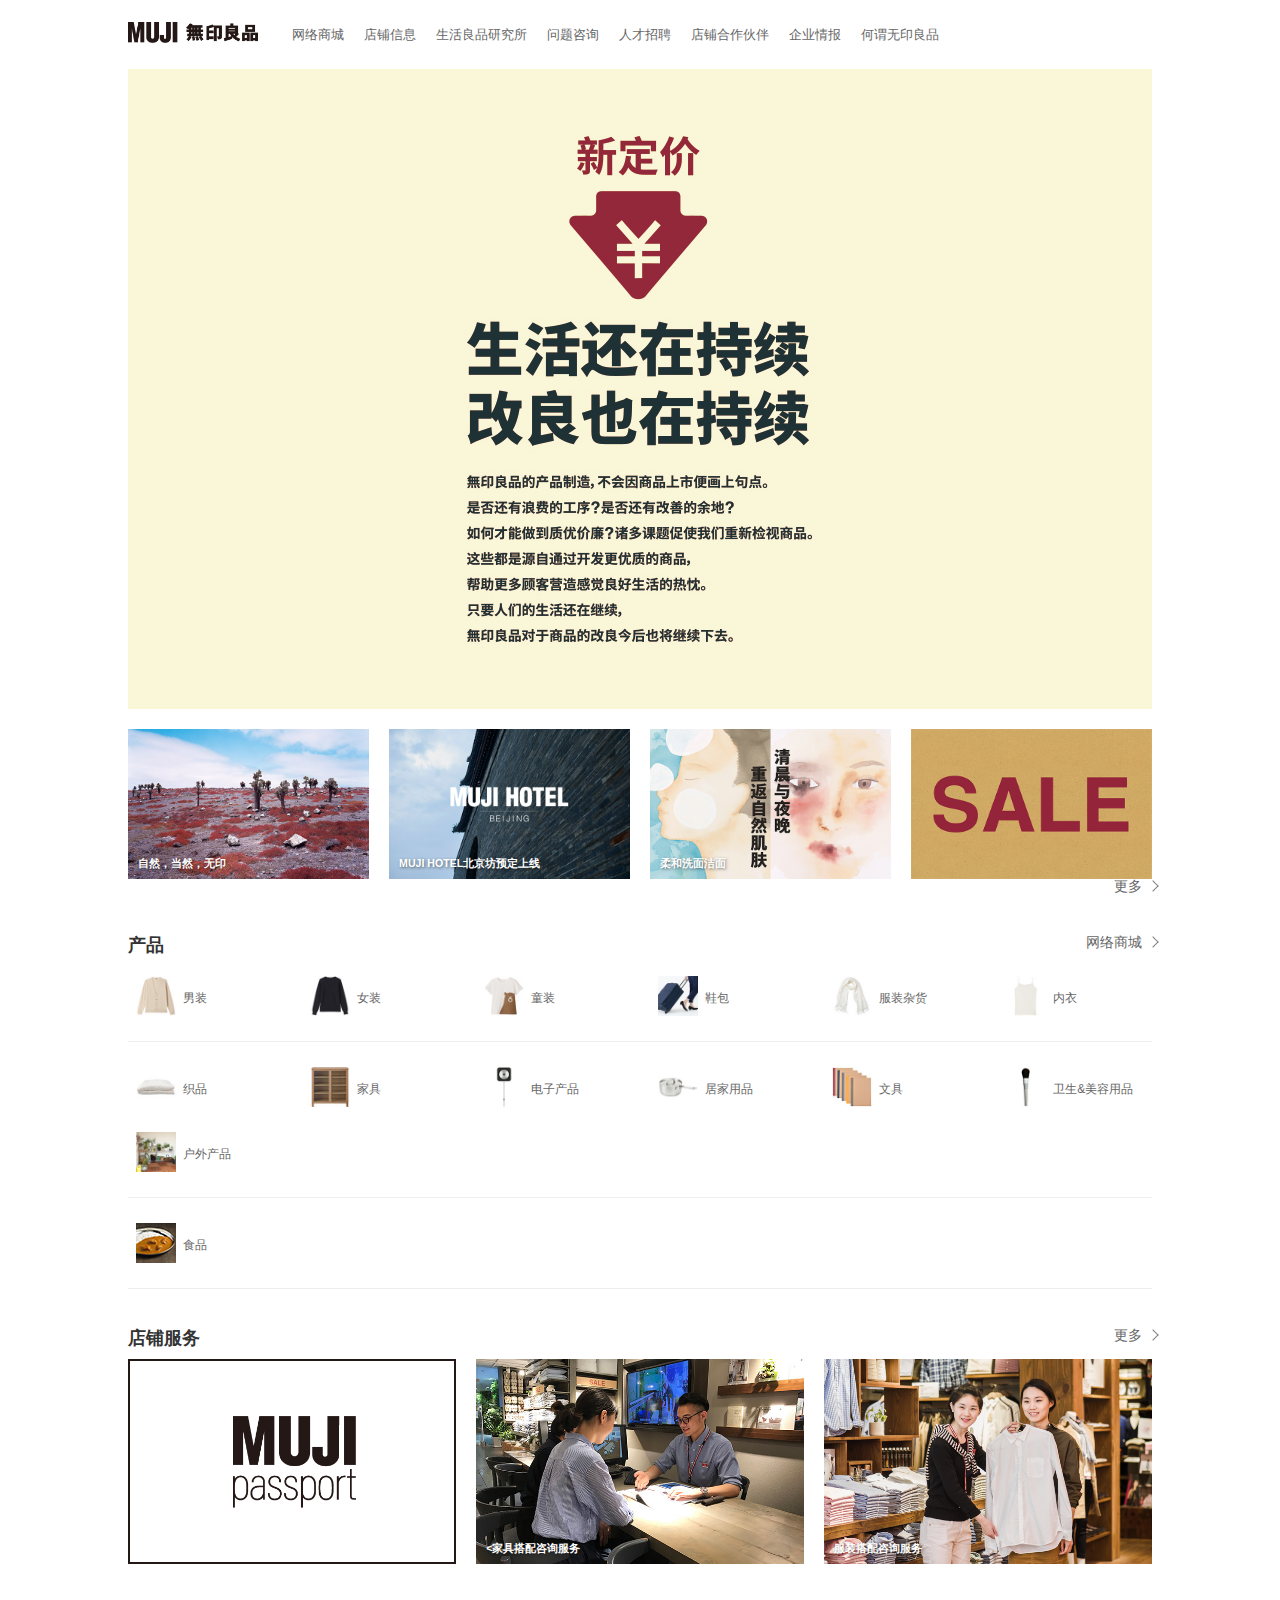
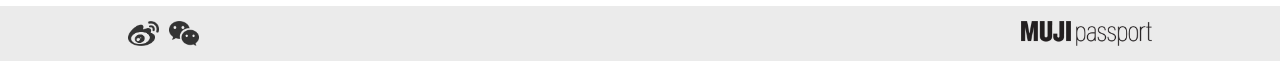
==== index.html @ 44925a14 "Rename liangpin.html to index.html" ====
<!DOCTYPE html>
<html>
<head>
	<meta charset="UTF-8">
	<title>无印良品</title>
	<link rel="stylesheet" type="text/css" href="liangpin.css"> 
</head>
<body>
	<heder id="globalHeader">
		<div class="headerWrap">
			<h1 id="siteName"><a href="#"><img src="images/logo2.png" alt="橙旭园"></a></h1>
			<nav id="hGlobalNav">
				<div class="wrapper">
					<ul>
						<li><a href="#">网络商城</a></li>
						<li><a href="#">店铺信息</a></li>
						<li><a href="#">生活良品研究所</a></li>
						<li><a href="#">问题咨询</a></li>
						<li><a href="#">人才招聘</a></li>
						<li><a href="#">店铺合作伙伴</a></li>
						<li><a href="#">企业情报</a></li>
						<li><a href="#">何谓无印良品</a></li>
					</ul>
				</div>
			</nav>
		</div>
	</heder>
	<div id="main">
		<!--section定义了文档中的某一部分-->
		<section id="mainCampaign">
			<div class="wrap">
				<div class="mainPanel">
					<a href="#"><img src="images/middle.jpg" alt="新定价" class="pc"></a>
				</div>
				<ul class="fourPanels">
					<li> <a href="#"><img src="images/list-1.jpg" alt="自然，当然，无印"><span class="title">自然，当然，无印</span></a></li>
					<li> <a href="#"><img src="images/list-2.jpg" alt="MUJI HOTEL北京坊预定上线"><span class="title">MUJI HOTEL北京坊预定上线</span></a></li>
					<li> <a href="#"><img src="images/list-3.jpg" alt="柔和洗面洁面"><span class="title">柔和洗面洁面</span></a></li>
					<li> <a href="#"><img src="images/list-4.jpg" alt="SALE"></a></li>
				</ul>
			</div>
			<div class="more"><a href="#">更多</a></div>
		</section>
		<section id="product">
			<h1>产品</h1>
			<div class="more"><a href="#">网络商城</a></div>
			<div class="wrap">
				<ul>
					<li style="background-image:url(images/p1-1.jpg)"><a href="#"><span>男装</span></a></li>
					<li style="background-image:url(images/p1-2.jpg)"><a href="#"><span>女装</span></a></li>
					<li style="background-image:url(images/p1-3.jpg)"><a href="#"><span>童装</span></a></li>
					<li style="background-image:url(images/p1-4.jpg)"><a href="#"><span>鞋包</span></a></li>
					<li style="background-image:url(images/p1-5.jpg)"><a href="#"><span>服装杂货</span></a></li>
					<li style="background-image:url(images/p1-6.jpg)"><a href="#"><span>内衣</span></a></li>
				</ul>
				<ul>
					<li style="background-image:url(images/p2-1.jpg)"><a href="#"><span>织品</span></a></li>
					<li style="background-image:url(images/p2-2.jpg)"><a href="#"><span>家具</span></a></li>
					<li style="background-image:url(images/p2-3.jpg)"><a href="#"><span>电子产品</span></a></li>
					<li style="background-image:url(images/p2-4.jpg)"><a href="#"><span>居家用品</span></a></li>
					<li style="background-image:url(images/p2-5.jpg)"><a href="#"><span>文具</span></a></li>
					<li style="background-image:url(images/p2-6.jpg)"><a href="#"><span>卫生&美容用品</span></a></li>
					<li style="background-image:url(images/p2-7.jpg)"><a href="#"><span>户外产品</span></a></li>
				</ul>
				<ul>
					<li style="background-image:url(images/p3-1.jpg)"><a href="#"><span>食品</span></a></li>
				</ul>
			</div>
		</section>
		<section id="lab">
			<h1>店铺服务</h1>
			<div class="more"><a href="#">更多</a></div>
			<div class="wrap">
				<ul>
					<li><a href="#"><img src="images/ser-1.png" alt="MUJIPASSPORT"><span class="title"></span></a></li>
					<li><a href="#"><img src="images/ser-2.jpg" alt="InteriorAdvisor"><span class="title"><家具搭配咨询服务</span></a></li>
					<li><a href="#"><img src="images/ser-3.jpg" alt="StylingAdvisor"><span class="title">服装搭配咨询服务</span></a></li>
				</ul>
			</div>
		</section>
	</div>
	<aside id="misc">
		<div class="content">
			<ul class="sns">
				<li class="weibo"><a href="#" target="_blank"><img src="images/weibo.png" alt="weibo"></a></li>
				<li class="wechat"><a href="#" target="_blank"><img src="images/wechat.png" alt="wechat"></a></li>
			</ul>
			<div class="passport"><a href="#"><img src="images/passport.png" alt="MUJI passport"></a></div>
		</div>
	</aside>


</body>
</html>
---- liangpin.css ----
body{
	color:#333;
	font:10.6px "Helvetica","Lucida Grande","Microsoft YaHei",sans-serif;
	position:relative;
	margin:0;
}
img{
	max-width: 100%;
}
ul{
	list-style: none;
	padding:0;
}
a{
	text-decoration: none;
	color:#666;
}
/*设置页眉高度*/
#globalHeader{
	height:70px;
	width:100%;
}
#globalHeader .headerWrap{
	width:90%;
	margin:0 auto;
	/*设置该属性，使子元素绝对定位生效*/
	position:relative;
	max-width:1024px;
}
/*logo定位*/
#siteName{
	top:0;
	left:0;
	margin:0;
	position:absolute;
	width:130px;
}
#siteName a{
	padding:15px 0;
	display:block;
	line-height:2;
}
/*列表*/
#globalHeader .wrapper ul{
	/*导航菜单偏移量*/
	padding-left:15%;
	margin:0;
	
}
/*列表菜单项的具体设置 布局 水平排列*/
#globalHeader .wrapper li{
	float:left;
	font-size:13px;
	padding:28px 10px;
	line-height:1;

}
#hGlobalNav a:hover{
	opacity:0.7;
}

#main section{
	width:100%;
	margin-bottom:40px;
}
/*width的设置是为了缩放屏幕时图片也缩放*/
.wrap{
	width:90%;
	max-width:1024px;
	margin:0 auto;
}
/*图片大小与父容器相同*/
#mainCampaign .mainPanel,#mainCampaign .mainPanel img{
	width:100%;
	display:block;
	max-width: 1024px;
	/*父元素适应图片高度*/
	height:auto;
	position:relative;
}
/*并列的四张图片，设置边距，按水平线排列*/
#main ul{
	margin:0 auto;
	display:flex;
	/*使溢出的子元素换行*/
	flex-wrap:wrap;
	margin-bottom: 15px;
}
/*使元素水平排列，并具有响应宽度和高度*/
#mainCampaign .fourPanels li{
	width:23.5%;
	max-width: 245px;
	height:auto;
}
#mainCampaign ul li{
	
	/*2%是23.5*4后剩余*/
	margin:20px 2% 20px 0;
}
/*解决图片不能并列问题,去掉最后一个图的右外边距*/
#mainCampaign ul li:last-child{
	margin-right:0;
}
#mainCampaign li a{
	display:block;
	padding:0;
	min-height:60px;
	position:relative;
}
#mainCampaign .title{
	position:absolute;
	bottom:10px;
	left:10px;
	text-shadow: 1px 1px 3px rgba(0,0,0,0.5);
	font-weight:bold;
	width:80%;
	color:#fff;
}
#marginCampaign .more{
	margin-top:0;
}
.more{
	font-size:14px;
	position:relative;
	padding-right:20px;
	text-align:right;
	width:90%;
	max-width: 1024px;
	margin:-38px auto 1em;
}
/*小箭头，添加一个伪元素*/
.more a::after{
	display:block;
	position:absolute;
	top:50%;
	right:10px;
	width:7px;
	height:7px;
	margin:-5px -5px 0 0;
	border-top: solid 1px #7f7f7f;
	border-right:solid 1px #7f7f7f;
	/*border-top和border-right一起转45度*/
	transform:rotate(45deg);
	content:" ";
}
#main h1{
	font-size:18px;
	margin:0 auto 1em;
	line-height: 1;
	color:#333;
	width:90%;
	max-width:1024px;
}
/*产品菜单*/
#main #product ul{
	border-bottom: 1px solid #eee;
	padding-bottom:10px;
}
#main #product li{
	margin:0 2% 5px 0;
	width:15%;
	box-sizing: border-box;
	font-size: 12px;
	padding-right: 2px;
	background-size: auto 40px;
	background-repeat: no-repeat;
	/*定义背景图的起始位置*/
	background-position: 8px center;
}
/*让元素并列*/
#main #product li:nth-child(6n){
	margin-right:0;
}
/*span在a内定位*/
#main #product li a{
	display:block;
	padding:0 2px 0 55px;
	/*改变默认大小*/
	position:relative;
	min-height:60px;
}
#main #product li span{
	position:absolute;
	top:40%;
}
#lab li{
	width:32%;
	height:auto;
	margin-right:2%;
	position:relative;
	box-sizing:border-box;
}
#lab li a{
	display:block;
	padding:0;
	min-height:60px;
	position:relative;
}
#lab li:last-child{
	margin-right:0;
}
#lab li .title{
	position:absolute;
	bottom:10px;
	left:10px;
	text-shadow:1px 1px 3px rgba(0,0,0,.5);
	font-weight:bold;
	width:90%;
	color:#fff;
}
#misc{
	padding:15px 0;
	background: #ebebeb;
	display:block;
}
#misc .content{
	width:90%;
	margin:0 auto;
	max-width:1024px;
	display:block;
}
#misc ul{
	float:left;
	margin:0;
	padding:0;
	list-style: none;
}
#misc li{
	float:left;
	margin-right:10px;
}
#misc a{
	display:block;
}
#misc a img{
	height:25px;
	width:auto;
	vertical-align:middle;
}
#misc .passport{
	float:right;
}
#misc .passport a img{
	height:25px;
	padding-left:10px;
	width:auto;
}
/*解决父元素高度塌陷，清楚子元素浮动影响*/
#misc::after,#misc ul::after{
	content:'';
	display:block;
	clear:both;
}
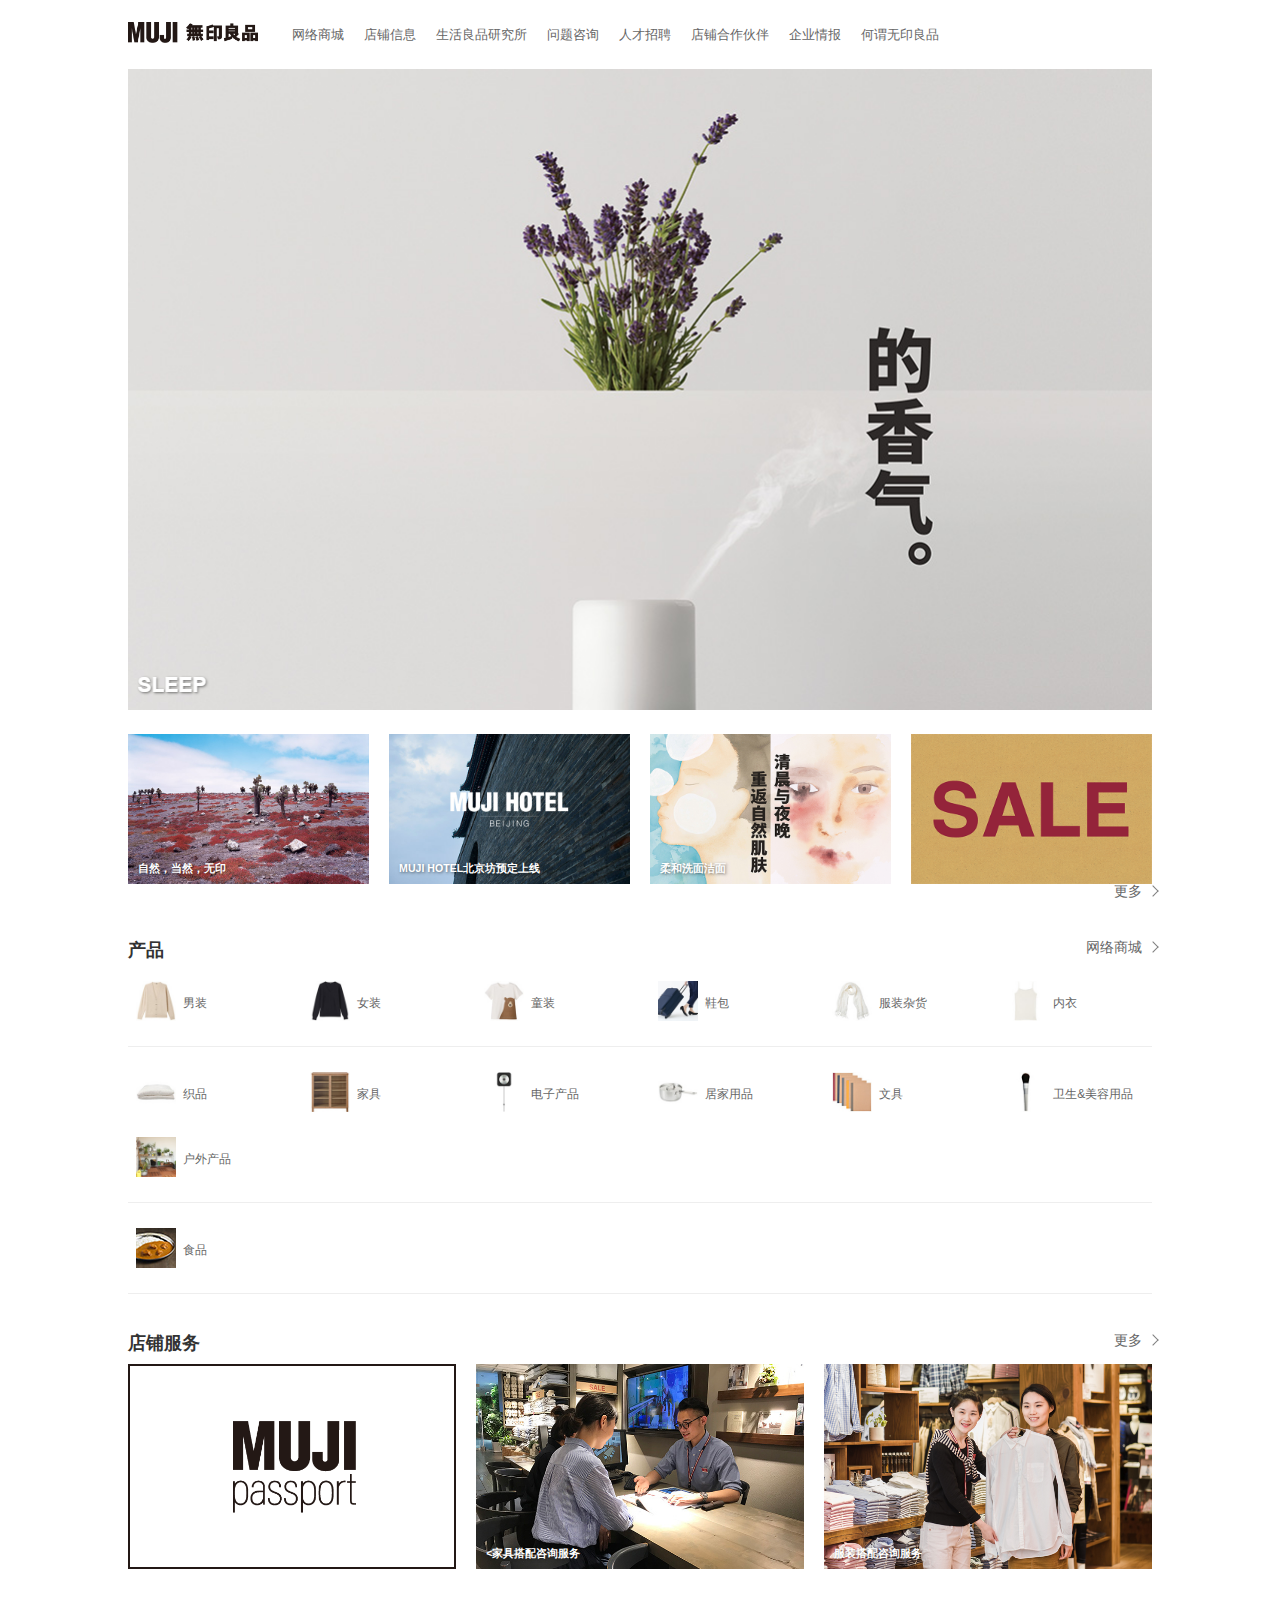
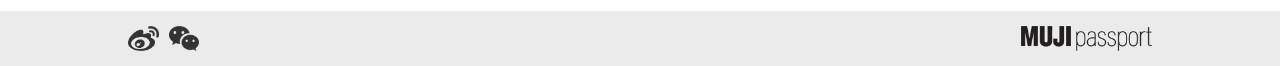
==== commit c7e5d221: "Update index.html" ====
--- a/index.html
+++ b/index.html
@@ -3,7 +3,7 @@
 <head>
 	<meta charset="UTF-8">
 	<title>无印良品</title>
-	<link rel="stylesheet" type="text/css" href="liangpin.css"> 
+	<link rel="stylesheet" type="text/css" href="index.css"> 
 </head>
 <body>
 	<heder id="globalHeader">
@@ -30,7 +30,7 @@
 		<section id="mainCampaign">
 			<div class="wrap">
 				<div class="mainPanel">
-					<a href="#"><img src="images/middle.jpg" alt="新定价" class="pc"></a>
+					<a href="#"><img src="images/middle.png" alt="新定价" class="pc"></a>
 				</div>
 				<ul class="fourPanels">
 					<li> <a href="#"><img src="images/list-1.jpg" alt="自然，当然，无印"><span class="title">自然，当然，无印</span></a></li>
--- a/index.css
+++ b/index.css
@@ -0,0 +1,253 @@
+body{
+	color:#333;
+	font:10.6px "Helvetica","Lucida Grande","Microsoft YaHei",sans-serif;
+	position:relative;
+	margin:0;
+}
+img{
+	max-width: 100%;
+}
+ul{
+	list-style: none;
+	padding:0;
+}
+a{
+	text-decoration: none;
+	color:#666;
+}
+/*设置页眉高度*/
+#globalHeader{
+	height:70px;
+	width:100%;
+}
+#globalHeader .headerWrap{
+	width:90%;
+	margin:0 auto;
+	/*设置该属性，使子元素绝对定位生效*/
+	position:relative;
+	max-width:1024px;
+}
+/*logo定位*/
+#siteName{
+	top:0;
+	left:0;
+	margin:0;
+	position:absolute;
+	width:130px;
+}
+#siteName a{
+	padding:15px 0;
+	display:block;
+	line-height:2;
+}
+/*列表*/
+#globalHeader .wrapper ul{
+	/*导航菜单偏移量*/
+	padding-left:15%;
+	margin:0;
+	
+}
+/*列表菜单项的具体设置 布局 水平排列*/
+#globalHeader .wrapper li{
+	float:left;
+	font-size:13px;
+	padding:28px 10px;
+	line-height:1;
+
+}
+#hGlobalNav a:hover{
+	opacity:0.7;
+}
+
+#main section{
+	width:100%;
+	margin-bottom:40px;
+}
+/*width的设置是为了缩放屏幕时图片也缩放*/
+.wrap{
+	width:90%;
+	max-width:1024px;
+	margin:0 auto;
+}
+/*图片大小与父容器相同*/
+#mainCampaign .mainPanel,#mainCampaign .mainPanel img{
+	width:100%;
+	display:block;
+	max-width: 1024px;
+	/*父元素适应图片高度*/
+	height:auto;
+	position:relative;
+}
+/*并列的四张图片，设置边距，按水平线排列*/
+#main ul{
+	margin:0 auto;
+	display:flex;
+	/*使溢出的子元素换行*/
+	flex-wrap:wrap;
+	margin-bottom: 15px;
+}
+/*使元素水平排列，并具有响应宽度和高度*/
+#mainCampaign .fourPanels li{
+	width:23.5%;
+	max-width: 245px;
+	height:auto;
+}
+#mainCampaign ul li{
+	
+	/*2%是23.5*4后剩余*/
+	margin:20px 2% 20px 0;
+}
+/*解决图片不能并列问题,去掉最后一个图的右外边距*/
+#mainCampaign ul li:last-child{
+	margin-right:0;
+}
+#mainCampaign li a{
+	display:block;
+	padding:0;
+	min-height:60px;
+	position:relative;
+}
+#mainCampaign .title{
+	position:absolute;
+	bottom:10px;
+	left:10px;
+	text-shadow: 1px 1px 3px rgba(0,0,0,0.5);
+	font-weight:bold;
+	width:80%;
+	color:#fff;
+}
+#marginCampaign .more{
+	margin-top:0;
+}
+.more{
+	font-size:14px;
+	position:relative;
+	padding-right:20px;
+	text-align:right;
+	width:90%;
+	max-width: 1024px;
+	margin:-38px auto 1em;
+}
+/*小箭头，添加一个伪元素*/
+.more a::after{
+	display:block;
+	position:absolute;
+	top:50%;
+	right:10px;
+	width:7px;
+	height:7px;
+	margin:-5px -5px 0 0;
+	border-top: solid 1px #7f7f7f;
+	border-right:solid 1px #7f7f7f;
+	/*border-top和border-right一起转45度*/
+	transform:rotate(45deg);
+	content:" ";
+}
+#main h1{
+	font-size:18px;
+	margin:0 auto 1em;
+	line-height: 1;
+	color:#333;
+	width:90%;
+	max-width:1024px;
+}
+/*产品菜单*/
+#main #product ul{
+	border-bottom: 1px solid #eee;
+	padding-bottom:10px;
+}
+#main #product li{
+	margin:0 2% 5px 0;
+	width:15%;
+	box-sizing: border-box;
+	font-size: 12px;
+	padding-right: 2px;
+	background-size: auto 40px;
+	background-repeat: no-repeat;
+	/*定义背景图的起始位置*/
+	background-position: 8px center;
+}
+/*让元素并列*/
+#main #product li:nth-child(6n){
+	margin-right:0;
+}
+/*span在a内定位*/
+#main #product li a{
+	display:block;
+	padding:0 2px 0 55px;
+	/*改变默认大小*/
+	position:relative;
+	min-height:60px;
+}
+#main #product li span{
+	position:absolute;
+	top:40%;
+}
+#lab li{
+	width:32%;
+	height:auto;
+	margin-right:2%;
+	position:relative;
+	box-sizing:border-box;
+}
+#lab li a{
+	display:block;
+	padding:0;
+	min-height:60px;
+	position:relative;
+}
+#lab li:last-child{
+	margin-right:0;
+}
+#lab li .title{
+	position:absolute;
+	bottom:10px;
+	left:10px;
+	text-shadow:1px 1px 3px rgba(0,0,0,.5);
+	font-weight:bold;
+	width:90%;
+	color:#fff;
+}
+#misc{
+	padding:15px 0;
+	background: #ebebeb;
+	display:block;
+}
+#misc .content{
+	width:90%;
+	margin:0 auto;
+	max-width:1024px;
+	display:block;
+}
+#misc ul{
+	float:left;
+	margin:0;
+	padding:0;
+	list-style: none;
+}
+#misc li{
+	float:left;
+	margin-right:10px;
+}
+#misc a{
+	display:block;
+}
+#misc a img{
+	height:25px;
+	width:auto;
+	vertical-align:middle;
+}
+#misc .passport{
+	float:right;
+}
+#misc .passport a img{
+	height:25px;
+	padding-left:10px;
+	width:auto;
+}
+/*解决父元素高度塌陷，清楚子元素浮动影响*/
+#misc::after,#misc ul::after{
+	content:'';
+	display:block;
+	clear:both;
+}
